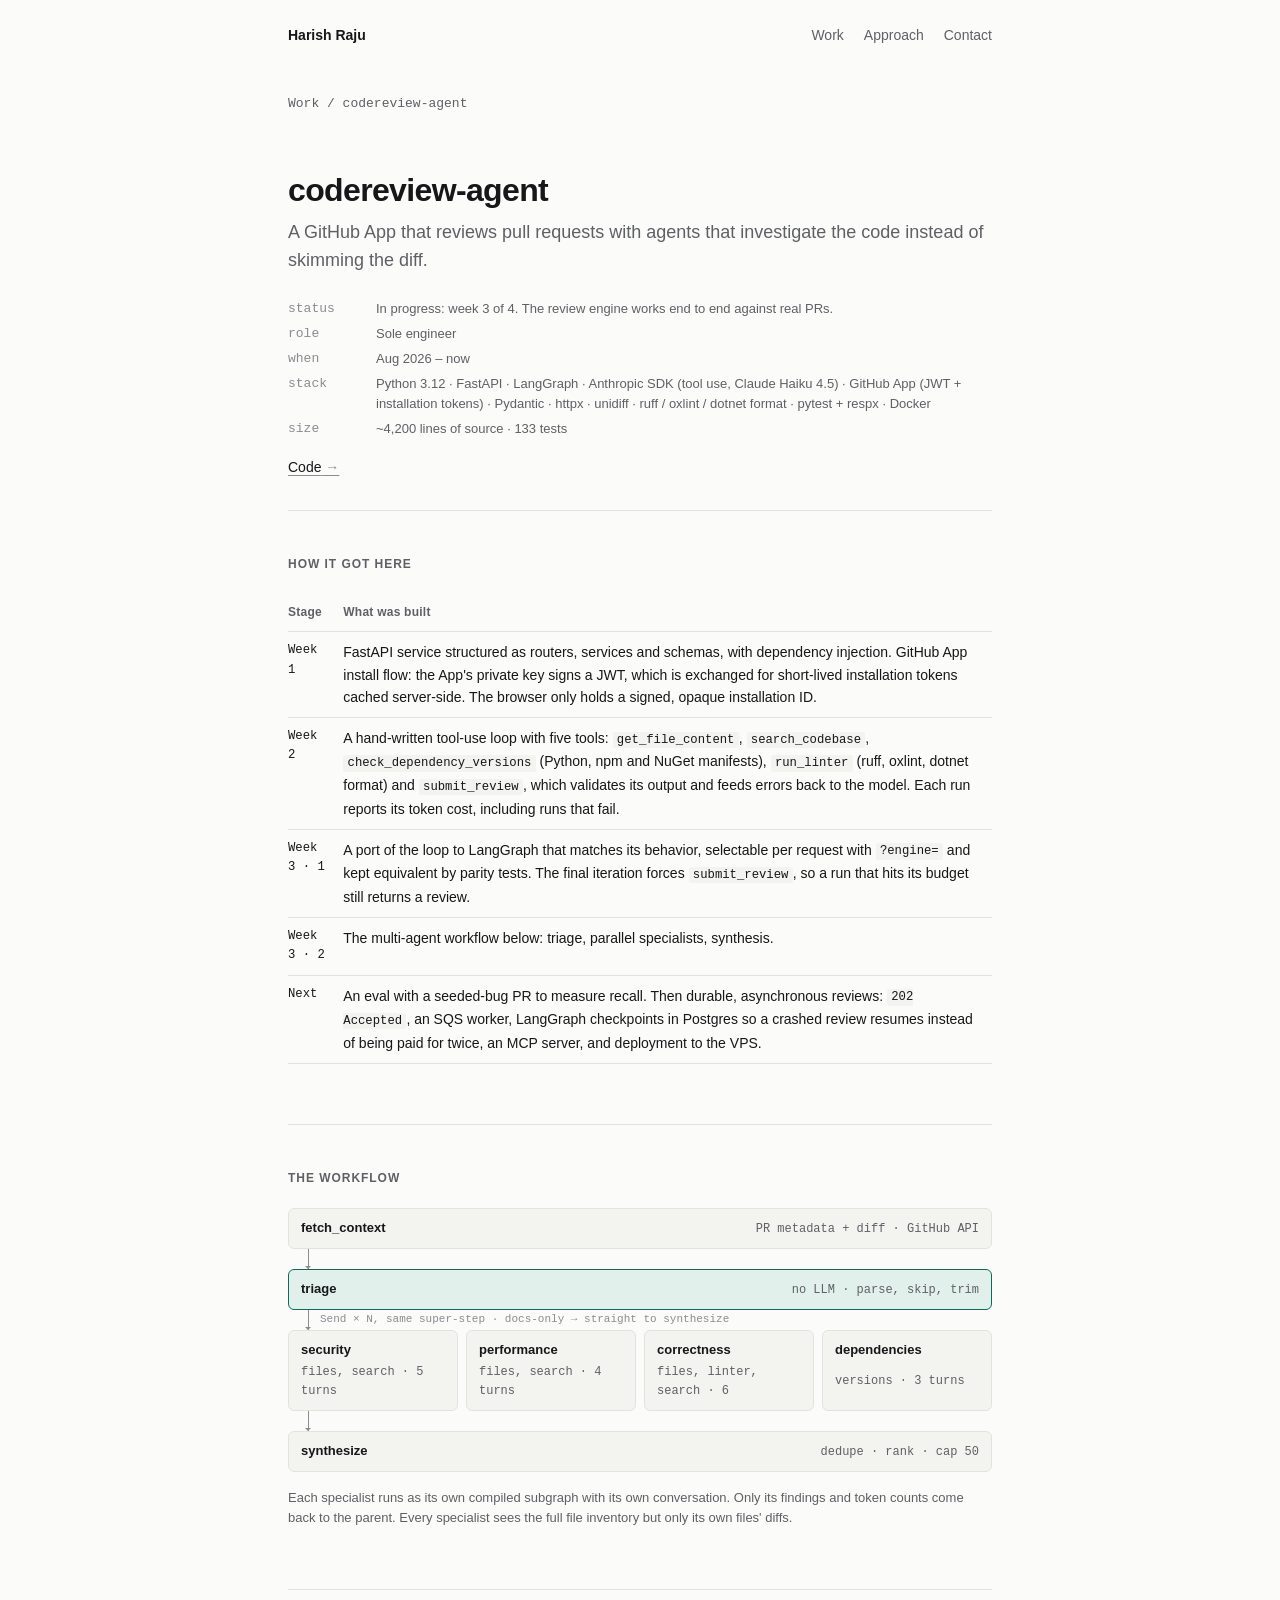
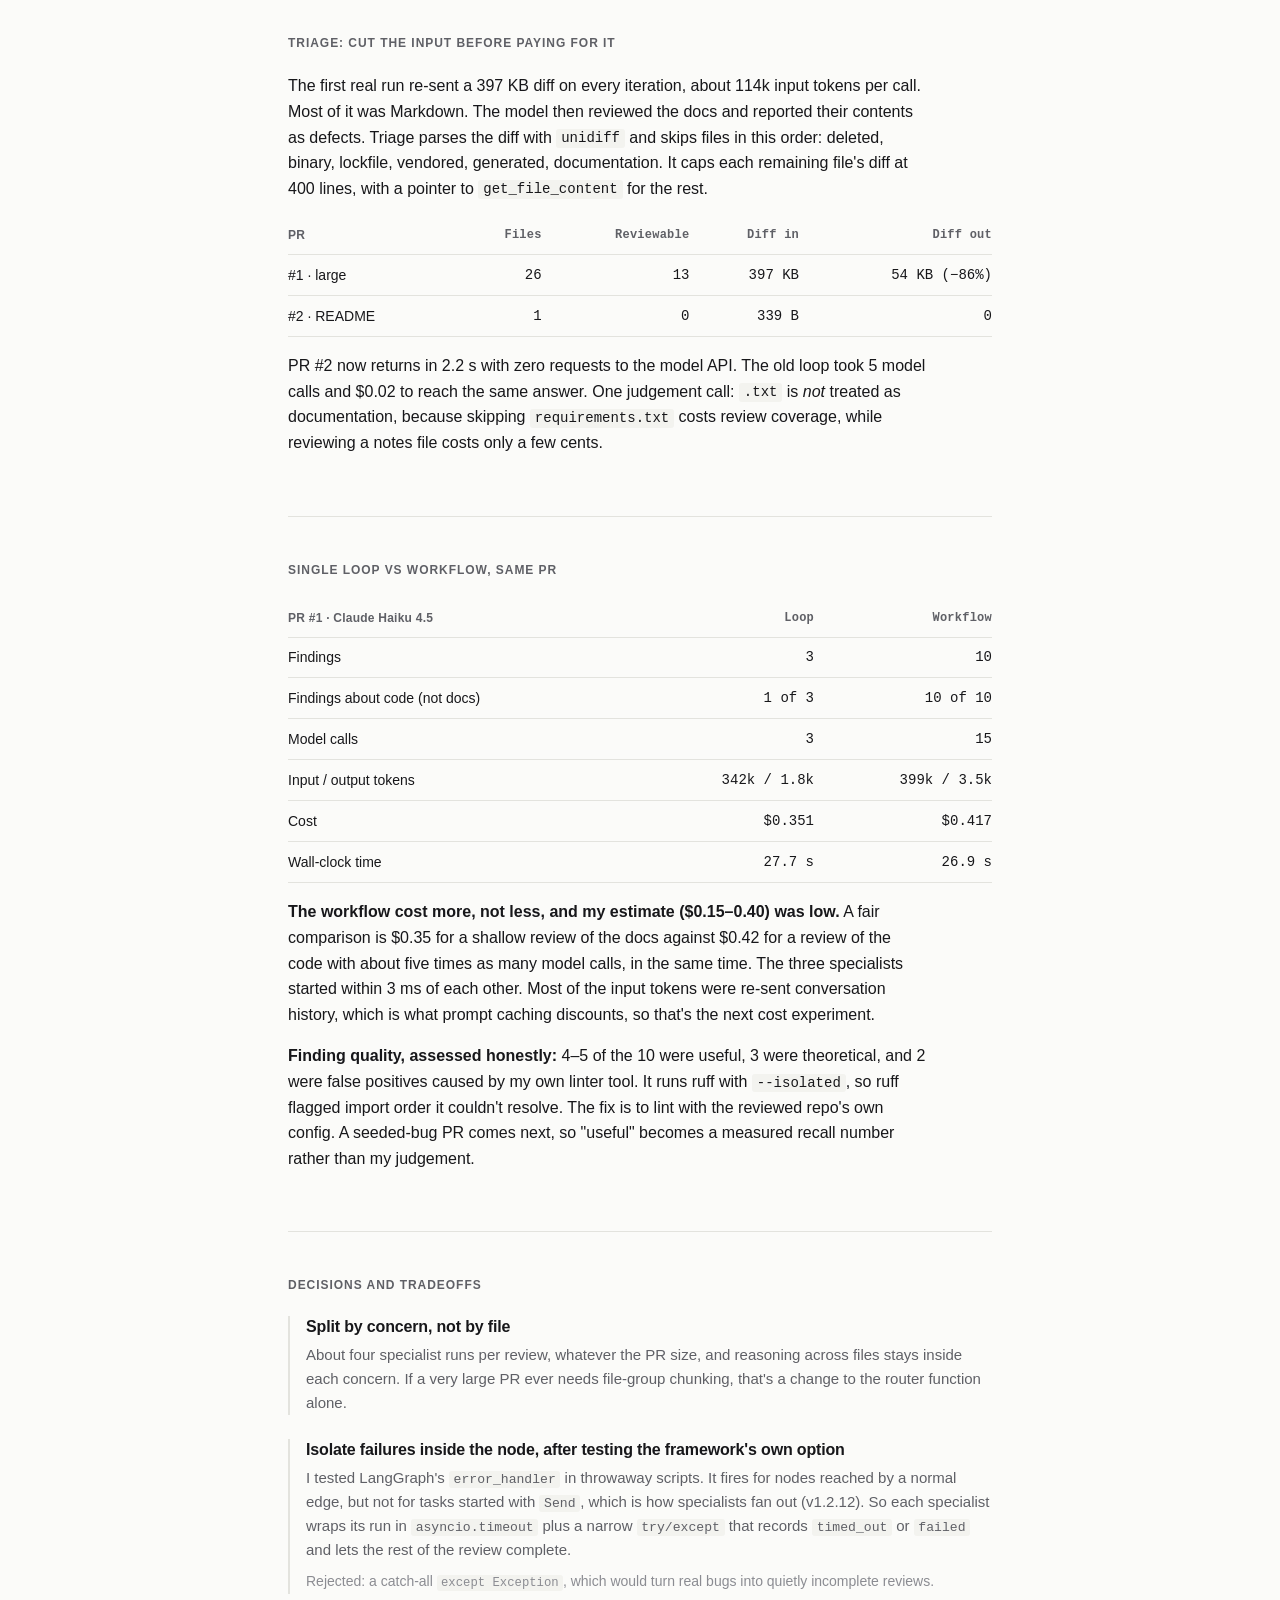
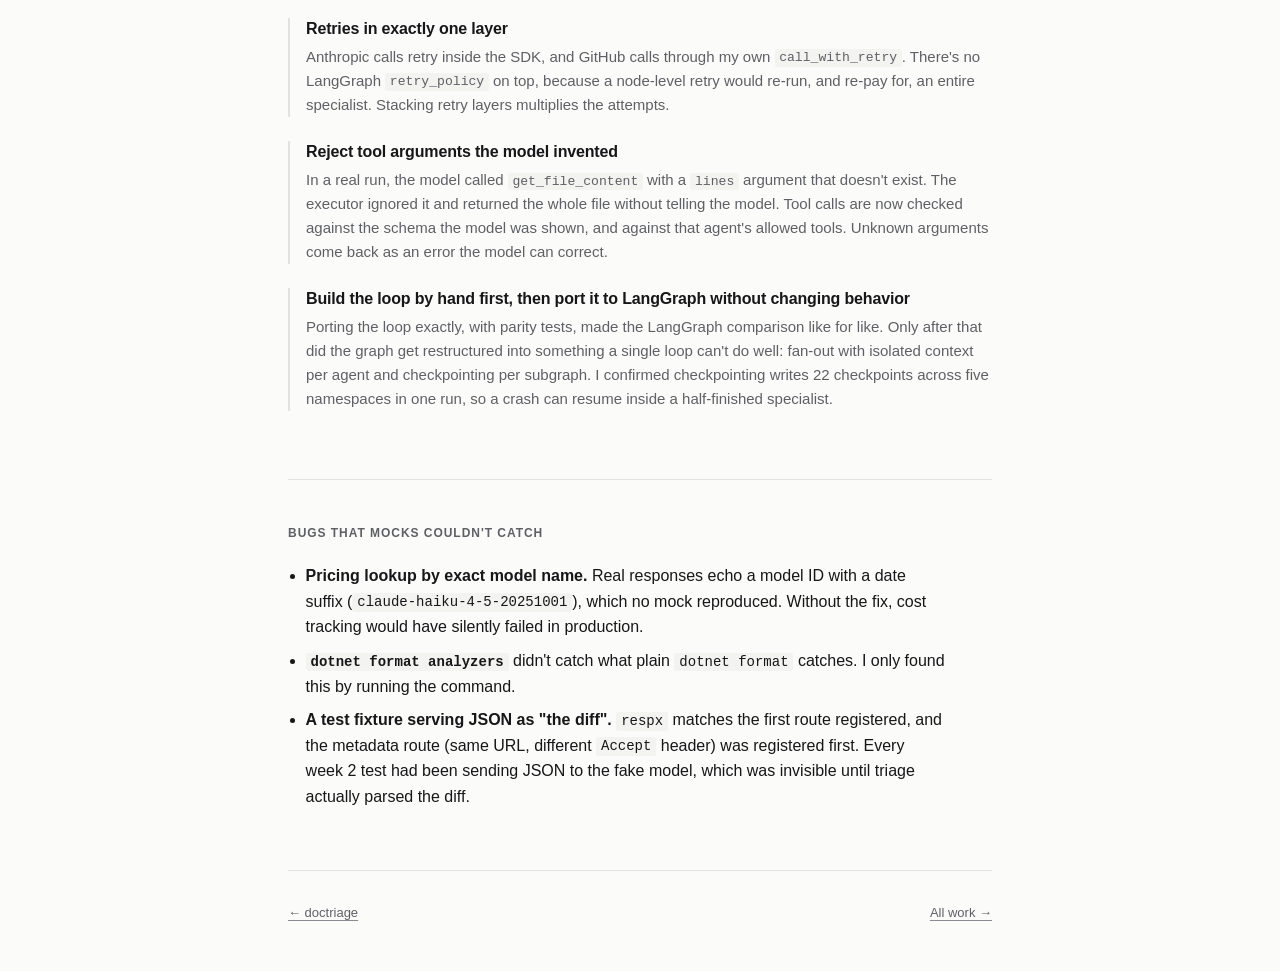
==== work/codereview-agent/index.html @ 6cf72e7b "Portfolio site: home page, doctriage and codereview-agent case studies, deploy config Co-Authored-By" ====
<!doctype html>
<html lang="en">
<head>
<meta charset="utf-8">
<meta name="viewport" content="width=device-width, initial-scale=1">
<title>codereview-agent case study · Harish Raju</title>
<meta name="description" content="A GitHub App that reviews pull requests with parallel LangGraph specialist agents: no-LLM triage, per-agent tool subsets and budgets, failure isolation, and measured cost per review.">
<link rel="canonical" href="https://harishraju.tech/work/codereview-agent/">
<meta name="color-scheme" content="light dark">
<meta property="og:type" content="article">
<meta property="og:url" content="https://harishraju.tech/work/codereview-agent/">
<meta property="og:title" content="codereview-agent: a multi-agent pull request reviewer">
<meta property="og:description" content="From a hand-written tool-use loop to parallel LangGraph specialists, with every run's cost measured.">
<meta property="og:image" content="https://harishraju.tech/assets/og.png">
<meta name="twitter:card" content="summary_large_image">
<link rel="icon" href="/favicon.svg" type="image/svg+xml">
<link rel="stylesheet" href="/assets/style.css">
</head>
<body>
<a class="skip" href="#main">Skip to content</a>
<div class="wrap">
  <header class="top">
    <a class="home" href="/">Harish Raju</a>
    <nav aria-label="Primary">
      <a href="/#work">Work</a>
      <a href="/#approach">Approach</a>
      <a href="/#contact">Contact</a>
    </nav>
  </header>

  <main id="main">
    <div class="crumb"><a href="/#work">Work</a> / codereview-agent</div>
    <section class="cs-head" aria-labelledby="t">
      <h1 id="t">codereview-agent</h1>
      <p class="role">A GitHub App that reviews pull requests with agents that investigate the code instead of skimming the diff.</p>
      <dl class="spec">
        <dt>Status</dt><dd>In progress: week 3 of 4. The review engine works end to end against real PRs.</dd>
        <dt>Role</dt><dd>Sole engineer</dd>
        <dt>When</dt><dd>Aug 2026 – now</dd>
        <dt>Stack</dt><dd>Python 3.12 · FastAPI · LangGraph · Anthropic SDK (tool use, Claude Haiku 4.5) · GitHub App (JWT + installation tokens) · Pydantic · httpx · unidiff · ruff / oxlint / dotnet format · pytest + respx · Docker</dd>
        <dt>Size</dt><dd>~4,200 lines of source · 133 tests</dd>
      </dl>
      <div class="actions">
        <a href="https://github.com/harisharaju1/codereview-agent">Code</a>
      </div>
    </section>

    <section aria-labelledby="path">
      <h2 id="path">How it got here</h2>
      <div class="table-scroll">
        <table>
          <thead><tr><th>Stage</th><th>What was built</th></tr></thead>
          <tbody>
            <tr><td class="mono">Week 1</td><td>FastAPI service structured as routers, services and schemas, with dependency injection. GitHub App install flow: the App's private key signs a JWT, which is exchanged for short-lived installation tokens cached server-side. The browser only holds a signed, opaque installation ID.</td></tr>
            <tr><td class="mono">Week 2</td><td>A hand-written tool-use loop with five tools: <code>get_file_content</code>, <code>search_codebase</code>, <code>check_dependency_versions</code> (Python, npm and NuGet manifests), <code>run_linter</code> (ruff, oxlint, dotnet format) and <code>submit_review</code>, which validates its output and feeds errors back to the model. Each run reports its token cost, including runs that fail.</td></tr>
            <tr><td class="mono">Week 3 · 1</td><td>A port of the loop to LangGraph that matches its behavior, selectable per request with <code>?engine=</code> and kept equivalent by parity tests. The final iteration forces <code>submit_review</code>, so a run that hits its budget still returns a review.</td></tr>
            <tr><td class="mono">Week 3 · 2</td><td>The multi-agent workflow below: triage, parallel specialists, synthesis.</td></tr>
            <tr><td class="mono">Next</td><td>An eval with a seeded-bug PR to measure recall. Then durable, asynchronous reviews: <code>202 Accepted</code>, an SQS worker, LangGraph checkpoints in Postgres so a crashed review resumes instead of being paid for twice, an MCP server, and deployment to the VPS.</td></tr>
          </tbody>
        </table>
      </div>
    </section>

    <section aria-labelledby="arch">
      <h2 id="arch">The workflow</h2>
      <div class="flow" role="img" aria-label="Workflow: fetch PR context, then triage with no model calls, then up to four specialists in parallel (security, performance, correctness, dependencies), each with its own tools and budget, then a deterministic synthesis step. A docs-only PR skips straight to synthesis.">
        <div class="step"><b>fetch_context</b><span>PR metadata + diff · GitHub API</span></div>
        <div class="arrow"></div>
        <div class="step accent"><b>triage</b><span>no LLM · parse, skip, trim</span></div>
        <div class="arrow"><em>Send × N, same super-step · docs-only → straight to synthesize</em></div>
        <div class="fork" style="--n:4">
          <div class="step"><b>security</b><span>files, search · 5 turns</span></div>
          <div class="step"><b>performance</b><span>files, search · 4 turns</span></div>
          <div class="step"><b>correctness</b><span>files, linter, search · 6</span></div>
          <div class="step"><b>dependencies</b><span>versions · 3 turns</span></div>
        </div>
        <div class="arrow"></div>
        <div class="step"><b>synthesize</b><span>dedupe · rank · cap 50</span></div>
      </div>
      <p class="caption">Each specialist runs as its own compiled subgraph with its own conversation. Only its findings and token counts come back to the parent. Every specialist sees the full file inventory but only its own files' diffs.</p>
    </section>

    <section id="triage" aria-labelledby="triage-h">
      <h2 id="triage-h">Triage: cut the input before paying for it</h2>
      <div class="prose">
        <p>The first real run re-sent a 397 KB diff on every iteration, about 114k input tokens per call. Most of it was Markdown. The model then reviewed the docs and reported their contents as defects. Triage parses the diff with <code>unidiff</code> and skips files in this order: deleted, binary, lockfile, vendored, generated, documentation. It caps each remaining file's diff at 400 lines, with a pointer to <code>get_file_content</code> for the rest.</p>
      </div>
      <div class="table-scroll">
        <table>
          <thead><tr><th>PR</th><th class="num">Files</th><th class="num">Reviewable</th><th class="num">Diff in</th><th class="num">Diff out</th></tr></thead>
          <tbody>
            <tr><td>#1 · large</td><td class="num">26</td><td class="num">13</td><td class="num">397 KB</td><td class="num">54 KB (−86%)</td></tr>
            <tr><td>#2 · README</td><td class="num">1</td><td class="num">0</td><td class="num">339 B</td><td class="num">0</td></tr>
          </tbody>
        </table>
      </div>
      <div class="prose">
        <p>PR #2 now returns in 2.2 s with zero requests to the model API. The old loop took 5 model calls and $0.02 to reach the same answer. One judgement call: <code>.txt</code> is <em>not</em> treated as documentation, because skipping <code>requirements.txt</code> costs review coverage, while reviewing a notes file costs only a few cents.</p>
      </div>
    </section>

    <section id="results" aria-labelledby="results-h">
      <h2 id="results-h">Single loop vs workflow, same PR</h2>
      <div class="table-scroll">
        <table>
          <thead><tr><th>PR #1 · Claude Haiku 4.5</th><th class="num">Loop</th><th class="num">Workflow</th></tr></thead>
          <tbody>
            <tr><td>Findings</td><td class="num">3</td><td class="num">10</td></tr>
            <tr><td>Findings about code (not docs)</td><td class="num">1 of 3</td><td class="num">10 of 10</td></tr>
            <tr><td>Model calls</td><td class="num">3</td><td class="num">15</td></tr>
            <tr><td>Input / output tokens</td><td class="num">342k / 1.8k</td><td class="num">399k / 3.5k</td></tr>
            <tr><td>Cost</td><td class="num">$0.351</td><td class="num">$0.417</td></tr>
            <tr><td>Wall-clock time</td><td class="num">27.7 s</td><td class="num">26.9 s</td></tr>
          </tbody>
        </table>
      </div>
      <div class="prose">
        <p><strong>The workflow cost more, not less, and my estimate ($0.15–0.40) was low.</strong> A fair comparison is $0.35 for a shallow review of the docs against $0.42 for a review of the code with about five times as many model calls, in the same time. The three specialists started within 3 ms of each other. Most of the input tokens were re-sent conversation history, which is what prompt caching discounts, so that's the next cost experiment.</p>
        <p><strong>Finding quality, assessed honestly:</strong> 4–5 of the 10 were useful, 3 were theoretical, and 2 were false positives caused by my own linter tool. It runs ruff with <code>--isolated</code>, so ruff flagged import order it couldn't resolve. The fix is to lint with the reviewed repo's own config. A seeded-bug PR comes next, so "useful" becomes a measured recall number rather than my judgement.</p>
      </div>
    </section>

    <section aria-labelledby="decisions">
      <h2 id="decisions">Decisions and tradeoffs</h2>

      <div class="decision">
        <h3>Split by concern, not by file</h3>
        <p>About four specialist runs per review, whatever the PR size, and reasoning across files stays inside each concern. If a very large PR ever needs file-group chunking, that's a change to the router function alone.</p>
      </div>

      <div class="decision">
        <h3>Isolate failures inside the node, after testing the framework's own option</h3>
        <p>I tested LangGraph's <code>error_handler</code> in throwaway scripts. It fires for nodes reached by a normal edge, but not for tasks started with <code>Send</code>, which is how specialists fan out (v1.2.12). So each specialist wraps its run in <code>asyncio.timeout</code> plus a narrow <code>try/except</code> that records <code>timed_out</code> or <code>failed</code> and lets the rest of the review complete.</p>
        <p class="alt">Rejected: a catch-all <code>except Exception</code>, which would turn real bugs into quietly incomplete reviews.</p>
      </div>

      <div class="decision">
        <h3>Retries in exactly one layer</h3>
        <p>Anthropic calls retry inside the SDK, and GitHub calls through my own <code>call_with_retry</code>. There's no LangGraph <code>retry_policy</code> on top, because a node-level retry would re-run, and re-pay for, an entire specialist. Stacking retry layers multiplies the attempts.</p>
      </div>

      <div class="decision">
        <h3>Reject tool arguments the model invented</h3>
        <p>In a real run, the model called <code>get_file_content</code> with a <code>lines</code> argument that doesn't exist. The executor ignored it and returned the whole file without telling the model. Tool calls are now checked against the schema the model was shown, and against that agent's allowed tools. Unknown arguments come back as an error the model can correct.</p>
      </div>

      <div class="decision">
        <h3>Build the loop by hand first, then port it to LangGraph without changing behavior</h3>
        <p>Porting the loop exactly, with parity tests, made the LangGraph comparison like for like. Only after that did the graph get restructured into something a single loop can't do well: fan-out with isolated context per agent and checkpointing per subgraph. I confirmed checkpointing writes 22 checkpoints across five namespaces in one run, so a crash can resume inside a half-finished specialist.</p>
      </div>
    </section>

    <section aria-labelledby="bugs">
      <h2 id="bugs">Bugs that mocks couldn't catch</h2>
      <div class="prose">
        <ul>
          <li><strong>Pricing lookup by exact model name.</strong> Real responses echo a model ID with a date suffix (<code>claude-haiku-4-5-20251001</code>), which no mock reproduced. Without the fix, cost tracking would have silently failed in production.</li>
          <li><strong><code>dotnet format analyzers</code></strong> didn't catch what plain <code>dotnet format</code> catches. I only found this by running the command.</li>
          <li><strong>A test fixture serving JSON as "the diff".</strong> <code>respx</code> matches the first route registered, and the metadata route (same URL, different <code>Accept</code> header) was registered first. Every week 2 test had been sending JSON to the fake model, which was invisible until triage actually parsed the diff.</li>
        </ul>
      </div>
    </section>
  </main>

  <footer class="site">
    <span><a href="/work/doctriage/">← doctriage</a></span>
    <span><a href="/">All work →</a></span>
  </footer>
</div>
</body>
</html>
---- assets/style.css ----
/* harishraju.tech — one stylesheet, no build step. */

:root {
  --bg: #fbfbf9;
  --surface: #f3f3ef;
  --text: #17171a;
  --muted: #5f6066;
  --faint: #8b8c92;
  --rule: #e3e3de;
  --accent: #0e6b5c;
  --accent-soft: #e2f0ec;
  --warn: #8a5a00;
  --warn-soft: #f6ecd6;

  --sans: ui-sans-serif, -apple-system, BlinkMacSystemFont, "Segoe UI", Roboto, "Helvetica Neue", Arial, sans-serif;
  --mono: ui-monospace, "SF Mono", SFMono-Regular, Menlo, Consolas, "Liberation Mono", monospace;

  --measure: 44rem;
  --gutter: 1rem;
}

@media (prefers-color-scheme: dark) {
  :root:not([data-theme="light"]) {
    --bg: #111214;
    --surface: #18191c;
    --text: #e8e8e6;
    --muted: #a3a4a8;
    --faint: #75767b;
    --rule: #2a2b2f;
    --accent: #5cc3ac;
    --accent-soft: #15302a;
    --warn: #e0b45c;
    --warn-soft: #2d2513;
  }
}

*, *::before, *::after { box-sizing: border-box; }

html { -webkit-text-size-adjust: 100%; }

body {
  margin: 0;
  background: var(--bg);
  color: var(--text);
  font: 16px/1.6 var(--sans);
  text-rendering: optimizeLegibility;
  -webkit-font-smoothing: antialiased;
}

.wrap {
  max-width: calc(var(--measure) + 2 * var(--gutter));
  margin: 0 auto;
  padding: 0 var(--gutter);
}

a { color: inherit; text-decoration-color: var(--faint); text-underline-offset: 3px; text-decoration-thickness: 1px; }
a:hover { color: var(--accent); text-decoration-color: currentColor; }
a:focus-visible { outline: 2px solid var(--accent); outline-offset: 2px; border-radius: 2px; }

.skip { position: absolute; left: -999px; }
.skip:focus { left: var(--gutter); top: .5rem; background: var(--bg); padding: .25rem .5rem; }

/* ---------- top bar ---------- */

.top {
  display: flex; justify-content: space-between; align-items: baseline;
  padding: 1.5rem 0 0; font-size: .875rem;
}
.top .home { font-weight: 600; text-decoration: none; }
.top nav { display: flex; gap: 1.25rem; color: var(--muted); }
.top nav a { text-decoration: none; }

/* ---------- type ---------- */

h1 { font-size: 2rem; line-height: 1.2; letter-spacing: -.02em; margin: 0; font-weight: 650; }
h2 {
  font-size: .75rem; font-weight: 600; letter-spacing: .08em; text-transform: uppercase;
  color: var(--muted); margin: 0 0 1.25rem;
}
h3 { font-size: 1.125rem; line-height: 1.35; margin: 0; font-weight: 620; letter-spacing: -.01em; }
p { margin: 0 0 1rem; }
.muted { color: var(--muted); }
.mono, code { font-family: var(--mono); font-size: .875em; }
code { background: var(--surface); padding: .1em .35em; border-radius: 3px; }

section { padding: 2.75rem 0; border-top: 1px solid var(--rule); }
section:first-of-type { border-top: 0; }

/* ---------- hero ---------- */

.hero { padding: 3.5rem 0 2.5rem; }
.hero .role { font-size: 1.25rem; color: var(--muted); margin: .4rem 0 1.5rem; letter-spacing: -.01em; }
.hero .lede { font-size: 1.0625rem; max-width: 38rem; }
.status {
  display: inline-flex; align-items: center; gap: .5rem;
  font-size: .8125rem; color: var(--muted); margin-bottom: 1.25rem;
}
.dot { width: .5rem; height: .5rem; border-radius: 50%; background: var(--accent); flex: none; }
.links { display: flex; flex-wrap: wrap; gap: .5rem 1.5rem; margin-top: 1.5rem; font-size: .9375rem; }
.links a { font-weight: 500; }

/* ---------- key numbers ---------- */

.facts { list-style: none; margin: 0; padding: 0; display: grid; gap: 1.25rem; }
.facts li { display: grid; grid-template-columns: 7.5rem 1fr; gap: 1rem; align-items: baseline; }
.facts .n { font-family: var(--mono); font-size: 1.25rem; font-weight: 600; letter-spacing: -.02em; color: var(--accent); white-space: nowrap; }
.facts .d { color: var(--text); }
.facts .d a { color: var(--muted); font-size: .875rem; white-space: nowrap; }

/* ---------- project entries ---------- */

.project { padding: 1.75rem 0; border-top: 1px solid var(--rule); }
.project:first-of-type { border-top: 0; padding-top: 0; }
.project header { display: flex; justify-content: space-between; align-items: baseline; gap: 1rem; flex-wrap: wrap; margin-bottom: .5rem; }
.project .what { color: var(--muted); margin-bottom: 1rem; }
.project ul { margin: 0 0 1rem; padding-left: 1.1rem; }
.project li { margin-bottom: .4rem; }
.project li::marker { color: var(--faint); }

.badge {
  font-family: var(--mono); font-size: .6875rem; letter-spacing: .02em;
  padding: .15rem .5rem; border-radius: 999px; white-space: nowrap;
  background: var(--accent-soft); color: var(--accent);
}
.badge.wip { background: var(--warn-soft); color: var(--warn); }

.spec { display: grid; grid-template-columns: 4.5rem 1fr; gap: .25rem 1rem; font-size: .8125rem; margin: 0 0 1rem; }
.spec dt { font-family: var(--mono); color: var(--faint); text-transform: lowercase; }
.spec dd { margin: 0; color: var(--muted); }

.actions { display: flex; flex-wrap: wrap; gap: .5rem 1.25rem; font-size: .875rem; font-weight: 500; }
.actions a::after { content: " \2192"; color: var(--faint); }

/* ---------- principles ---------- */

.principles { list-style: none; padding: 0; margin: 0; display: grid; gap: 1.25rem; counter-reset: p; }
.principles li { counter-increment: p; display: grid; grid-template-columns: 2rem 1fr; }
.principles li::before { content: counter(p, decimal-leading-zero); font-family: var(--mono); font-size: .8125rem; color: var(--faint); padding-top: .15rem; }
.principles strong { font-weight: 600; }
.principles p { margin: .15rem 0 0; color: var(--muted); font-size: .9375rem; }

/* ---------- skills ---------- */

.skills { display: grid; grid-template-columns: 8.5rem 1fr; gap: .6rem 1rem; margin: 0; font-size: .9375rem; }
.skills dt { color: var(--muted); }
.skills dd { margin: 0; }

/* ---------- case study pages ---------- */

.crumb { font-size: .8125rem; color: var(--muted); margin: 3rem 0 .75rem; font-family: var(--mono); }
.crumb a { text-decoration: none; }
.cs-head { padding-bottom: 2rem; }
.cs-head .role { font-size: 1.125rem; color: var(--muted); margin: .5rem 0 1.5rem; }

.prose p, .prose li { max-width: 40rem; }
.prose ul, .prose ol { padding-left: 1.1rem; margin: 0 0 1rem; }
.prose li { margin-bottom: .5rem; }
.prose h3 { margin: 2rem 0 .5rem; }
.prose h3:first-child { margin-top: 0; }

table { width: 100%; border-collapse: collapse; font-size: .875rem; margin: 0 0 1rem; }
th, td { text-align: left; padding: .55rem .75rem .55rem 0; border-bottom: 1px solid var(--rule); vertical-align: top; }
th { font-weight: 600; font-size: .75rem; color: var(--muted); letter-spacing: .02em; }
td.num, th.num { text-align: right; font-family: var(--mono); font-variant-numeric: tabular-nums; padding-right: 0; padding-left: .75rem; white-space: nowrap; }
.table-scroll { overflow-x: auto; -webkit-overflow-scrolling: touch; }
.caption { font-size: .8125rem; color: var(--muted); }

/* decision blocks */
.decision { border-left: 2px solid var(--rule); padding-left: 1rem; margin: 0 0 1.5rem; }
.decision h3 { font-size: 1rem; margin-bottom: .35rem; }
.decision p { color: var(--muted); font-size: .9375rem; margin-bottom: .5rem; }
.decision .alt { font-size: .875rem; color: var(--faint); }

/* ---------- flow diagrams (HTML, so they reflow on phones) ---------- */

.flow { display: grid; gap: 0; margin: .5rem 0 1rem; font-size: .8125rem; }
.flow .step {
  border: 1px solid var(--rule); border-radius: 6px; background: var(--surface);
  padding: .55rem .75rem; display: grid; grid-template-columns: 1fr auto; gap: .75rem; align-items: baseline;
}
.flow .step b { font-weight: 600; }
.flow .step span { color: var(--muted); font-family: var(--mono); font-size: .75rem; text-align: right; }
.flow .step.accent { border-color: var(--accent); background: var(--accent-soft); }
.flow .arrow { height: 1.25rem; position: relative; }
.flow .arrow::before { content: ""; position: absolute; left: 1.25rem; top: 0; bottom: 0; border-left: 1px solid var(--faint); }
.flow .arrow::after { content: ""; position: absolute; left: calc(1.25rem - 3px); bottom: 0; border: 3px solid transparent; border-top-color: var(--faint); border-bottom: 0; }
.flow .arrow em { position: absolute; left: 2rem; top: .1rem; font-style: normal; font-family: var(--mono); font-size: .6875rem; color: var(--faint); }
.flow .fork { display: grid; grid-template-columns: repeat(var(--n, 2), minmax(0, 1fr)); gap: .5rem; }
.flow .fork .step { grid-template-columns: 1fr; gap: .15rem; }
.flow .fork .step span { text-align: left; }

/* ---------- footer ---------- */

footer.site { border-top: 1px solid var(--rule); padding: 2rem 0 3rem; font-size: .8125rem; color: var(--muted); display: flex; justify-content: space-between; gap: 1rem; flex-wrap: wrap; }

/* ---------- small screens ---------- */

@media (max-width: 560px) {
  h1 { font-size: 1.75rem; }
  .hero { padding-top: 2.5rem; }
  .facts li { grid-template-columns: 1fr; gap: .1rem; }
  .skills { grid-template-columns: 1fr; gap: .1rem; }
  .skills dd { margin-bottom: .6rem; }
  .flow .fork { grid-template-columns: 1fr 1fr; }
  .top nav { gap: .9rem; }
  table { font-size: .8125rem; }
  td.num, th.num { padding-left: .5rem; }
  th, td { padding-right: .5rem; }
}

/* ---------- print: recruiters do print these ---------- */

@media print {
  :root { --bg: #fff; --text: #000; --muted: #333; --faint: #666; --rule: #ccc; --accent: #000; --accent-soft: #fff; --surface: #fff; }
  .top nav, .skip, footer.site .built { display: none; }
  section { padding: 1.25rem 0; break-inside: avoid-page; }
  .project { break-inside: avoid; }
  a { text-decoration: none; }
  .links a[href^="http"]::after, .actions a[href^="http"]::after { content: " (" attr(href) ")"; font-size: .75rem; color: var(--muted); }
}
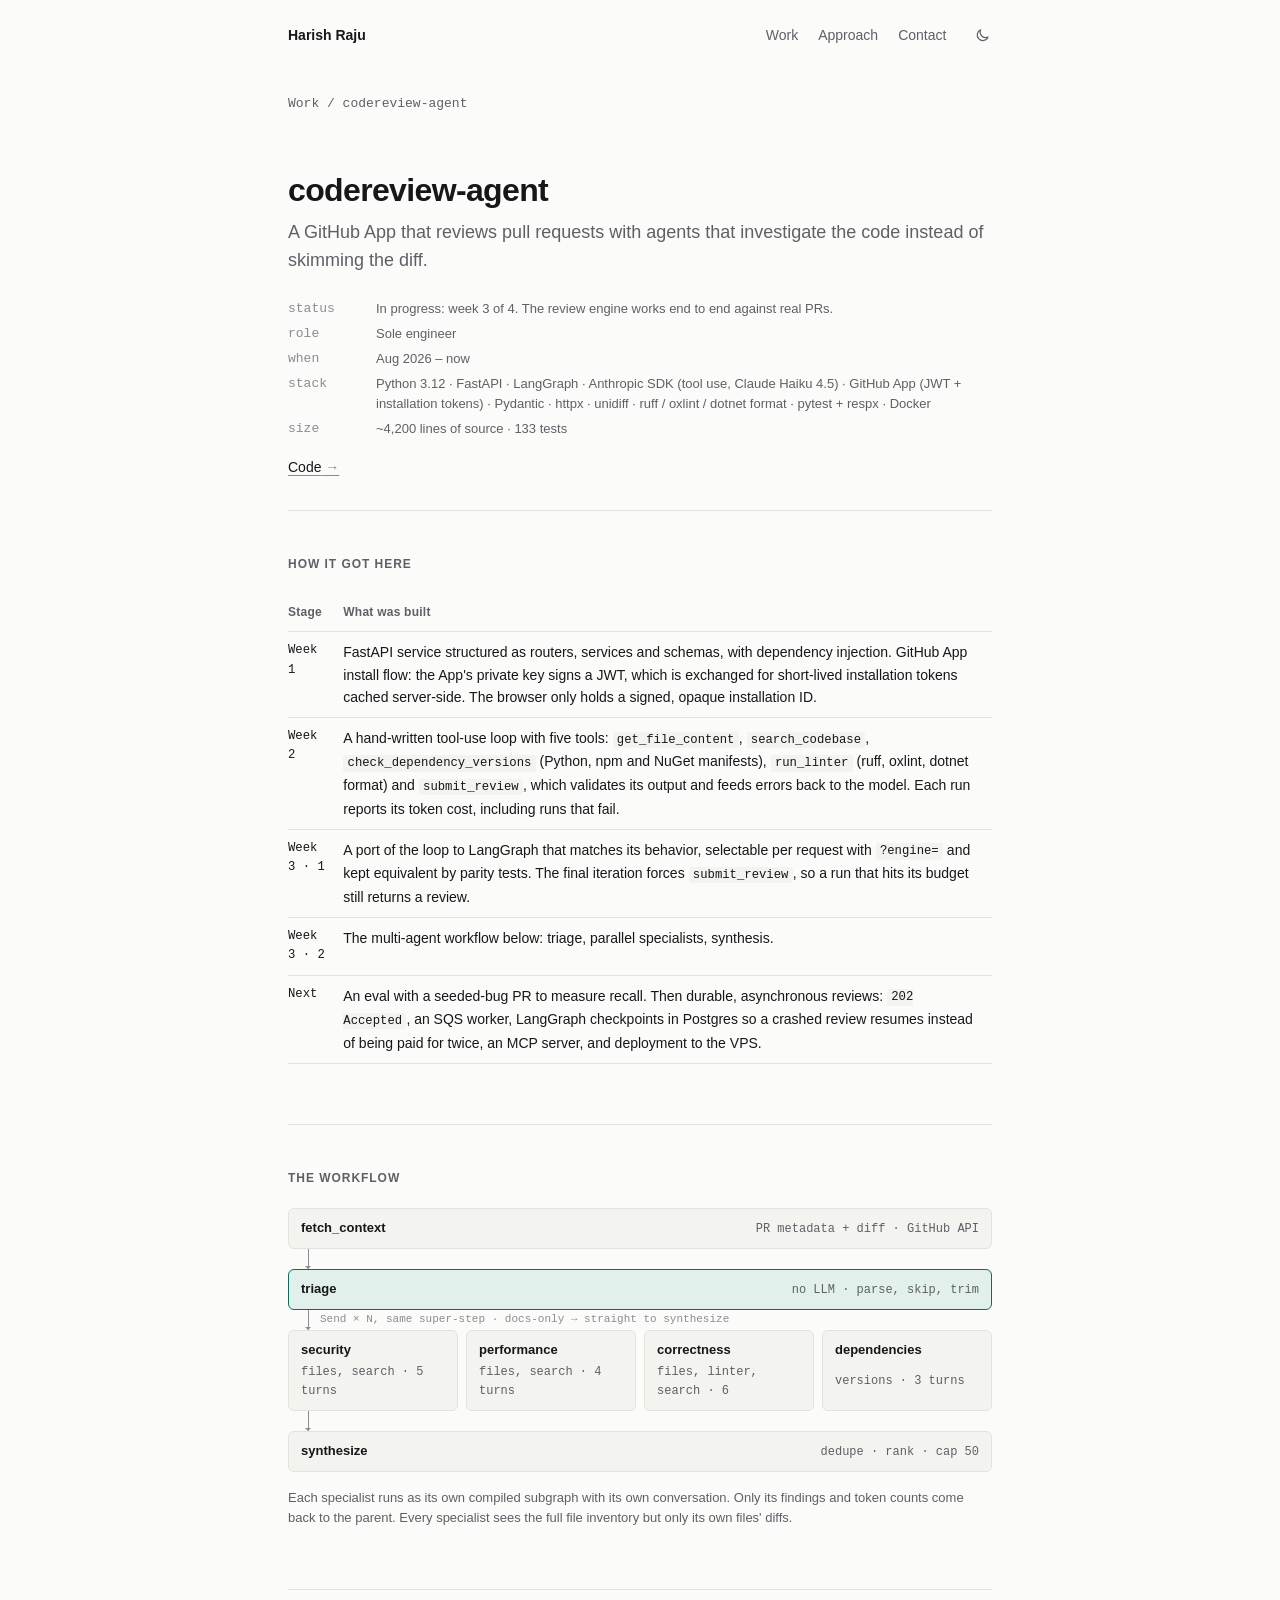
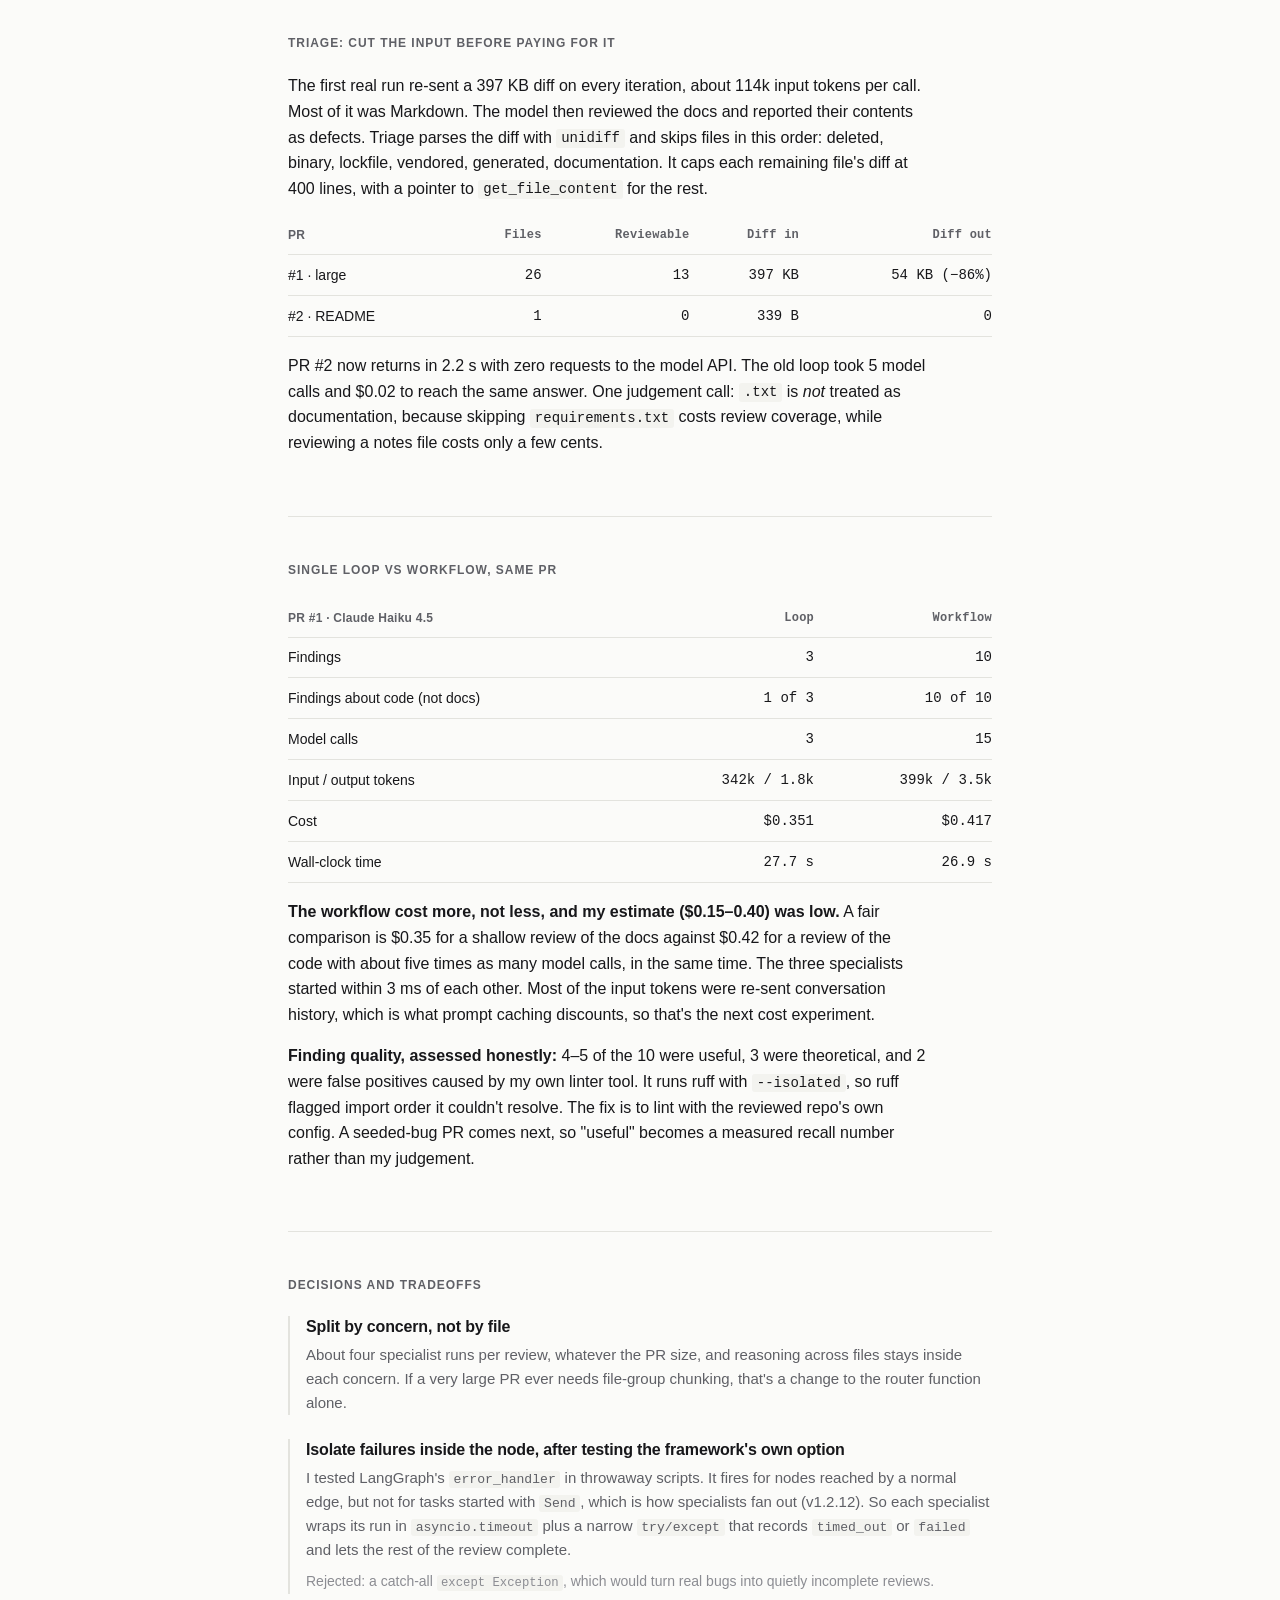
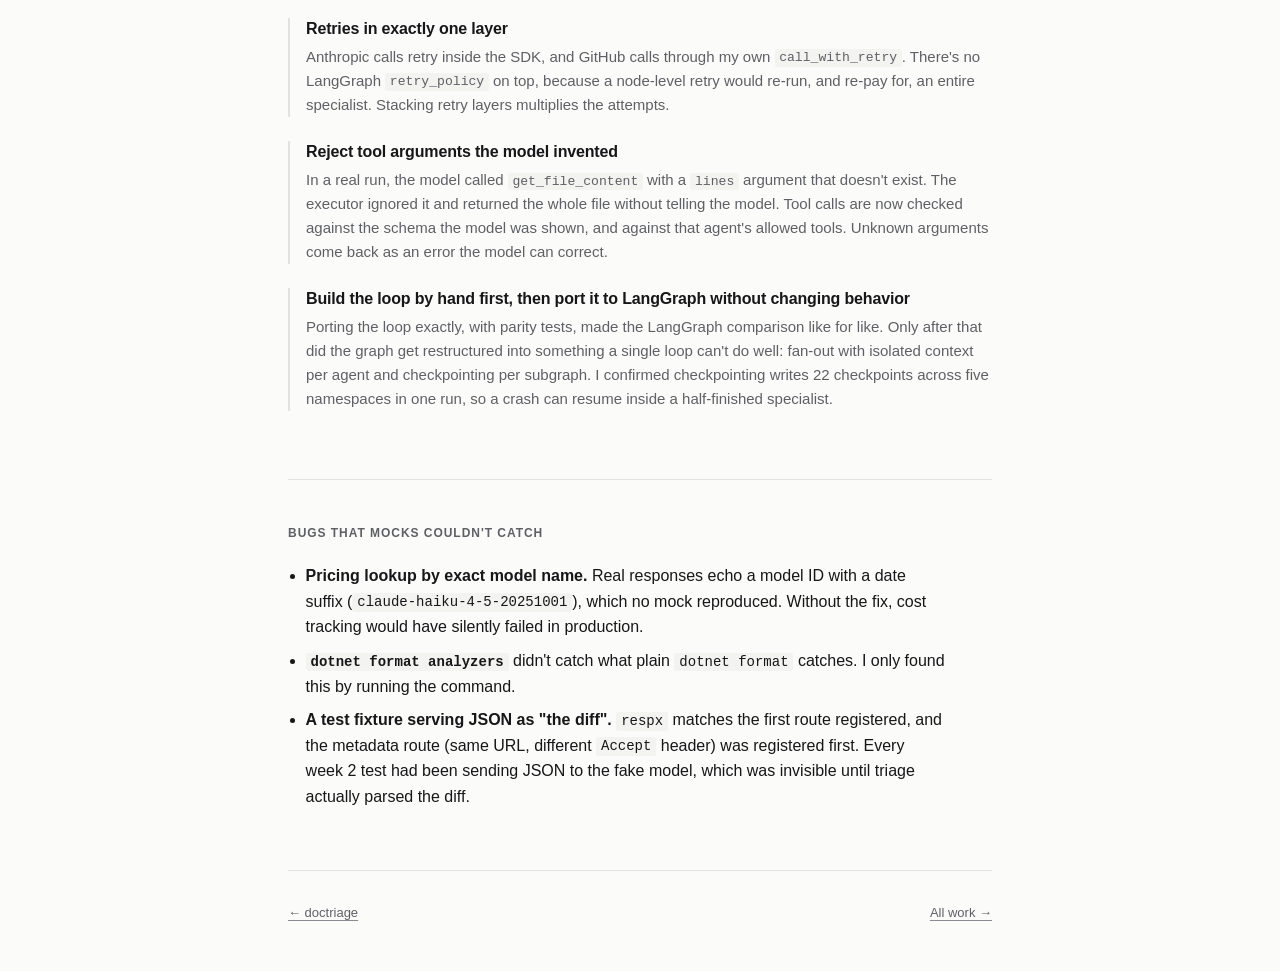
==== commit 27dacf7d: "Add a light/dark toggle, defaulting to light theme.js loads in <head> so a saved choice applies befo" ====
--- a/work/codereview-agent/index.html
+++ b/work/codereview-agent/index.html
@@ -6,7 +6,7 @@
 <title>codereview-agent case study · Harish Raju</title>
 <meta name="description" content="A GitHub App that reviews pull requests with parallel LangGraph specialist agents: no-LLM triage, per-agent tool subsets and budgets, failure isolation, and measured cost per review.">
 <link rel="canonical" href="https://harishraju.tech/work/codereview-agent/">
-<meta name="color-scheme" content="light dark">
+<meta name="color-scheme" content="light">
 <meta property="og:type" content="article">
 <meta property="og:url" content="https://harishraju.tech/work/codereview-agent/">
 <meta property="og:title" content="codereview-agent: a multi-agent pull request reviewer">
@@ -15,17 +15,24 @@
 <meta name="twitter:card" content="summary_large_image">
 <link rel="icon" href="/favicon.svg" type="image/svg+xml">
 <link rel="stylesheet" href="/assets/style.css">
+<script src="/assets/theme.js"></script>
 </head>
 <body>
 <a class="skip" href="#main">Skip to content</a>
 <div class="wrap">
   <header class="top">
     <a class="home" href="/">Harish Raju</a>
-    <nav aria-label="Primary">
-      <a href="/#work">Work</a>
-      <a href="/#approach">Approach</a>
-      <a href="/#contact">Contact</a>
-    </nav>
+    <div class="right">
+      <nav aria-label="Primary">
+        <a href="/#work">Work</a>
+        <a href="/#approach">Approach</a>
+        <a href="/#contact">Contact</a>
+      </nav>
+      <button class="theme-toggle" type="button" aria-label="Switch to dark mode" aria-pressed="false">
+        <svg class="moon" viewBox="0 0 24 24" fill="none" stroke="currentColor" stroke-width="1.75" stroke-linecap="round" stroke-linejoin="round" aria-hidden="true"><path d="M20 14.5A8 8 0 0 1 9.5 4a8 8 0 1 0 10.5 10.5z"/></svg>
+        <svg class="sun" viewBox="0 0 24 24" fill="none" stroke="currentColor" stroke-width="1.75" stroke-linecap="round" aria-hidden="true"><circle cx="12" cy="12" r="4"/><path d="M12 2v2M12 20v2M4.9 4.9l1.4 1.4M17.7 17.7l1.4 1.4M2 12h2M20 12h2M4.9 19.1l1.4-1.4M17.7 6.3l1.4-1.4"/></svg>
+      </button>
+    </div>
   </header>
 
   <main id="main">
@@ -68,7 +75,7 @@
         <div class="arrow"></div>
         <div class="step accent"><b>triage</b><span>no LLM · parse, skip, trim</span></div>
         <div class="arrow"><em>Send × N, same super-step · docs-only → straight to synthesize</em></div>
-        <div class="fork" style="--n:4">
+        <div class="fork four">
           <div class="step"><b>security</b><span>files, search · 5 turns</span></div>
           <div class="step"><b>performance</b><span>files, search · 4 turns</span></div>
           <div class="step"><b>correctness</b><span>files, linter, search · 6</span></div>
--- a/assets/style.css
+++ b/assets/style.css
@@ -17,21 +17,24 @@
 
   --measure: 44rem;
   --gutter: 1rem;
-}
-
-@media (prefers-color-scheme: dark) {
-  :root:not([data-theme="light"]) {
-    --bg: #111214;
-    --surface: #18191c;
-    --text: #e8e8e6;
-    --muted: #a3a4a8;
-    --faint: #75767b;
-    --rule: #2a2b2f;
-    --accent: #5cc3ac;
-    --accent-soft: #15302a;
-    --warn: #e0b45c;
-    --warn-soft: #2d2513;
-  }
+
+  color-scheme: light;
+}
+
+/* Light is the default. Dark applies only when the visitor picks it (assets/theme.js). */
+:root[data-theme="dark"] {
+  --bg: #111214;
+  --surface: #18191c;
+  --text: #e8e8e6;
+  --muted: #a3a4a8;
+  --faint: #75767b;
+  --rule: #2a2b2f;
+  --accent: #5cc3ac;
+  --accent-soft: #15302a;
+  --warn: #e0b45c;
+  --warn-soft: #2d2513;
+
+  color-scheme: dark;
 }
 
 *, *::before, *::after { box-sizing: border-box; }
@@ -69,6 +72,20 @@
 .top .home { font-weight: 600; text-decoration: none; }
 .top nav { display: flex; gap: 1.25rem; color: var(--muted); }
 .top nav a { text-decoration: none; }
+.top .right { display: flex; align-items: center; gap: 1.25rem; }
+
+/* Hidden until theme.js runs, so it never shows as a dead button without JS. */
+.theme-toggle { display: none; }
+:root[data-theme] .theme-toggle {
+  display: inline-flex; align-items: center; justify-content: center;
+  width: 2rem; height: 2rem; margin: -.4rem -.4rem -.4rem 0; padding: 0;
+  border: 0; border-radius: 6px; background: none; color: var(--muted); cursor: pointer;
+}
+.theme-toggle:hover { color: var(--accent); background: var(--surface); }
+.theme-toggle:focus-visible { outline: 2px solid var(--accent); outline-offset: 2px; }
+.theme-toggle svg { width: 1.05rem; height: 1.05rem; }
+.theme-toggle .moon, :root[data-theme="dark"] .theme-toggle .sun { display: block; }
+.theme-toggle .sun, :root[data-theme="dark"] .theme-toggle .moon { display: none; }
 
 /* ---------- type ---------- */
 
@@ -186,6 +203,7 @@
 .flow .arrow::after { content: ""; position: absolute; left: calc(1.25rem - 3px); bottom: 0; border: 3px solid transparent; border-top-color: var(--faint); border-bottom: 0; }
 .flow .arrow em { position: absolute; left: 2rem; top: .1rem; font-style: normal; font-family: var(--mono); font-size: .6875rem; color: var(--faint); }
 .flow .fork { display: grid; grid-template-columns: repeat(var(--n, 2), minmax(0, 1fr)); gap: .5rem; }
+.flow .fork.four { --n: 4; }
 .flow .fork .step { grid-template-columns: 1fr; gap: .15rem; }
 .flow .fork .step span { text-align: left; }
 
@@ -203,6 +221,7 @@
   .skills dd { margin-bottom: .6rem; }
   .flow .fork { grid-template-columns: 1fr 1fr; }
   .top nav { gap: .9rem; }
+  .top .right { gap: .9rem; }
   table { font-size: .8125rem; }
   td.num, th.num { padding-left: .5rem; }
   th, td { padding-right: .5rem; }
@@ -212,7 +231,7 @@
 
 @media print {
   :root { --bg: #fff; --text: #000; --muted: #333; --faint: #666; --rule: #ccc; --accent: #000; --accent-soft: #fff; --surface: #fff; }
-  .top nav, .skip, footer.site .built { display: none; }
+  .top nav, .theme-toggle, .skip, footer.site .built { display: none !important; }
   section { padding: 1.25rem 0; break-inside: avoid-page; }
   .project { break-inside: avoid; }
   a { text-decoration: none; }
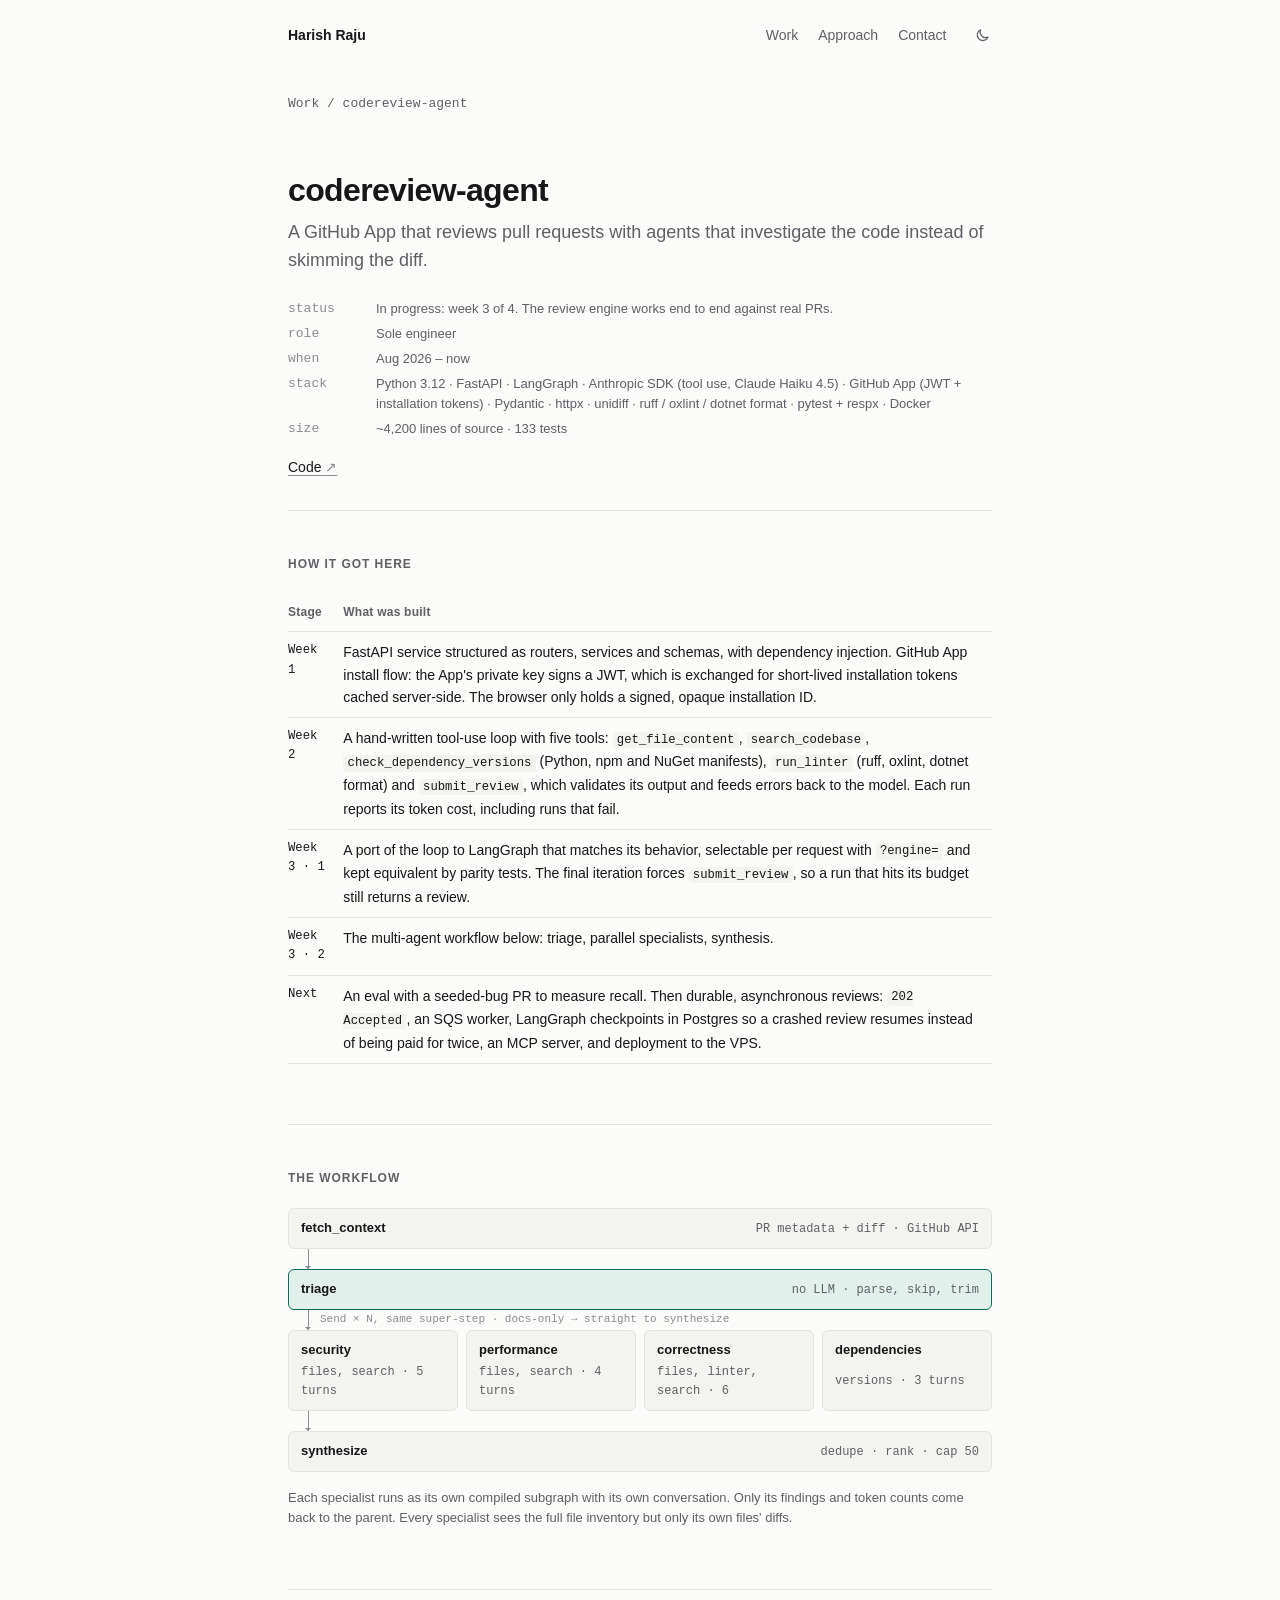
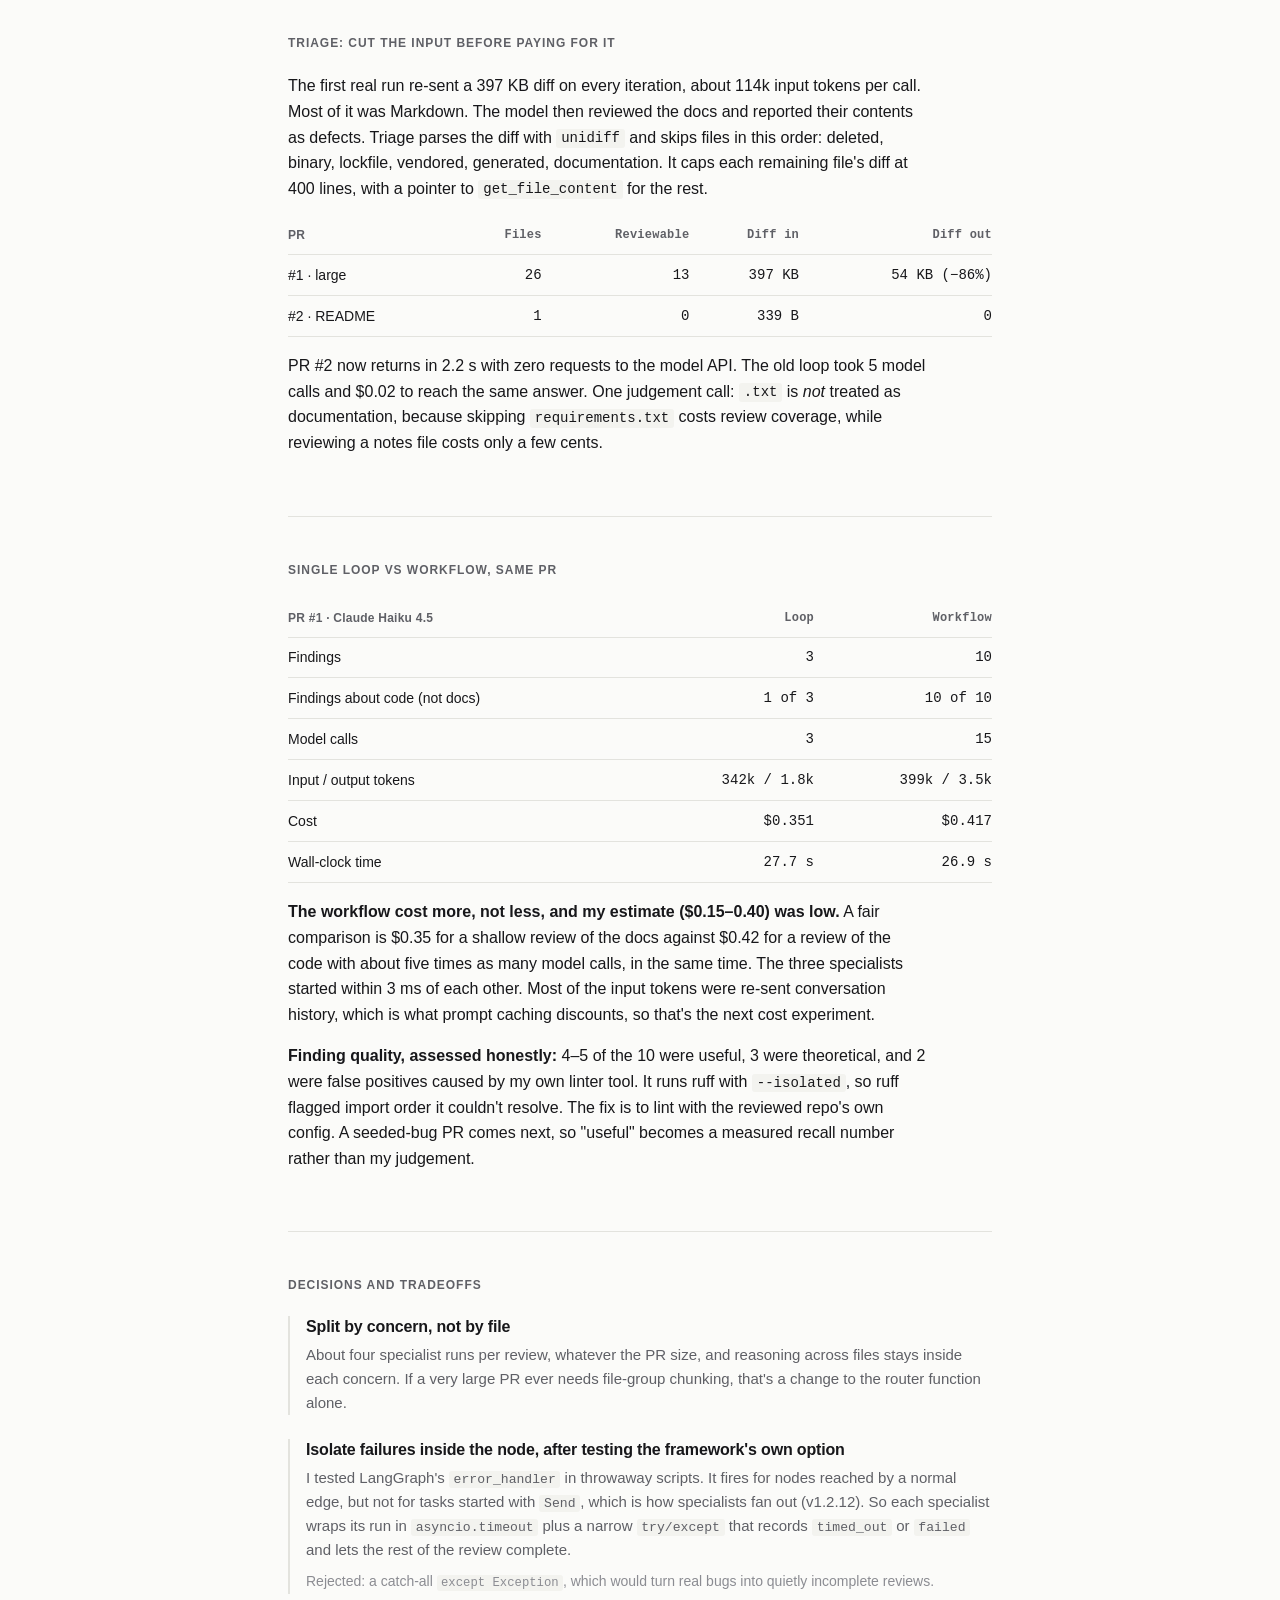
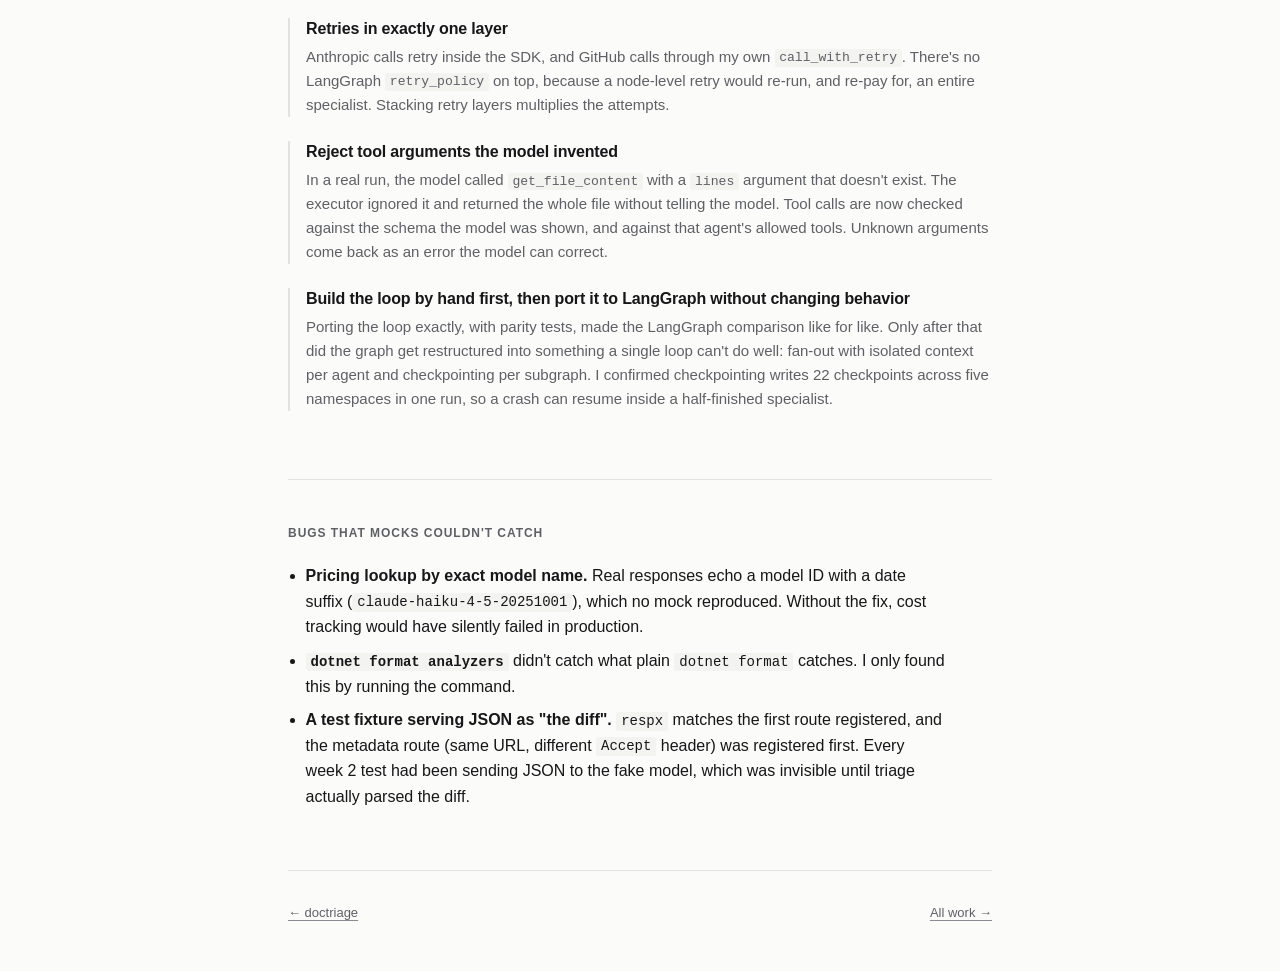
==== commit 521d47eb: "Open external links in a new tab, marked with an arrow Co-Authored-By: Claude Opus 5.5 <noreply@anth" ====
--- a/work/codereview-agent/index.html
+++ b/work/codereview-agent/index.html
@@ -48,7 +48,7 @@
         <dt>Size</dt><dd>~4,200 lines of source · 133 tests</dd>
       </dl>
       <div class="actions">
-        <a href="https://github.com/harisharaju1/codereview-agent">Code</a>
+        <a href="https://github.com/harisharaju1/codereview-agent" target="_blank" rel="noopener noreferrer">Code</a>
       </div>
     </section>
 
--- a/assets/style.css
+++ b/assets/style.css
@@ -147,6 +147,7 @@
 
 .actions { display: flex; flex-wrap: wrap; gap: .5rem 1.25rem; font-size: .875rem; font-weight: 500; }
 .actions a::after { content: " \2192"; color: var(--faint); }
+.actions a[target="_blank"]::after { content: " \2197"; } /* ↗ = opens in a new tab */
 
 /* ---------- principles ---------- */
 
